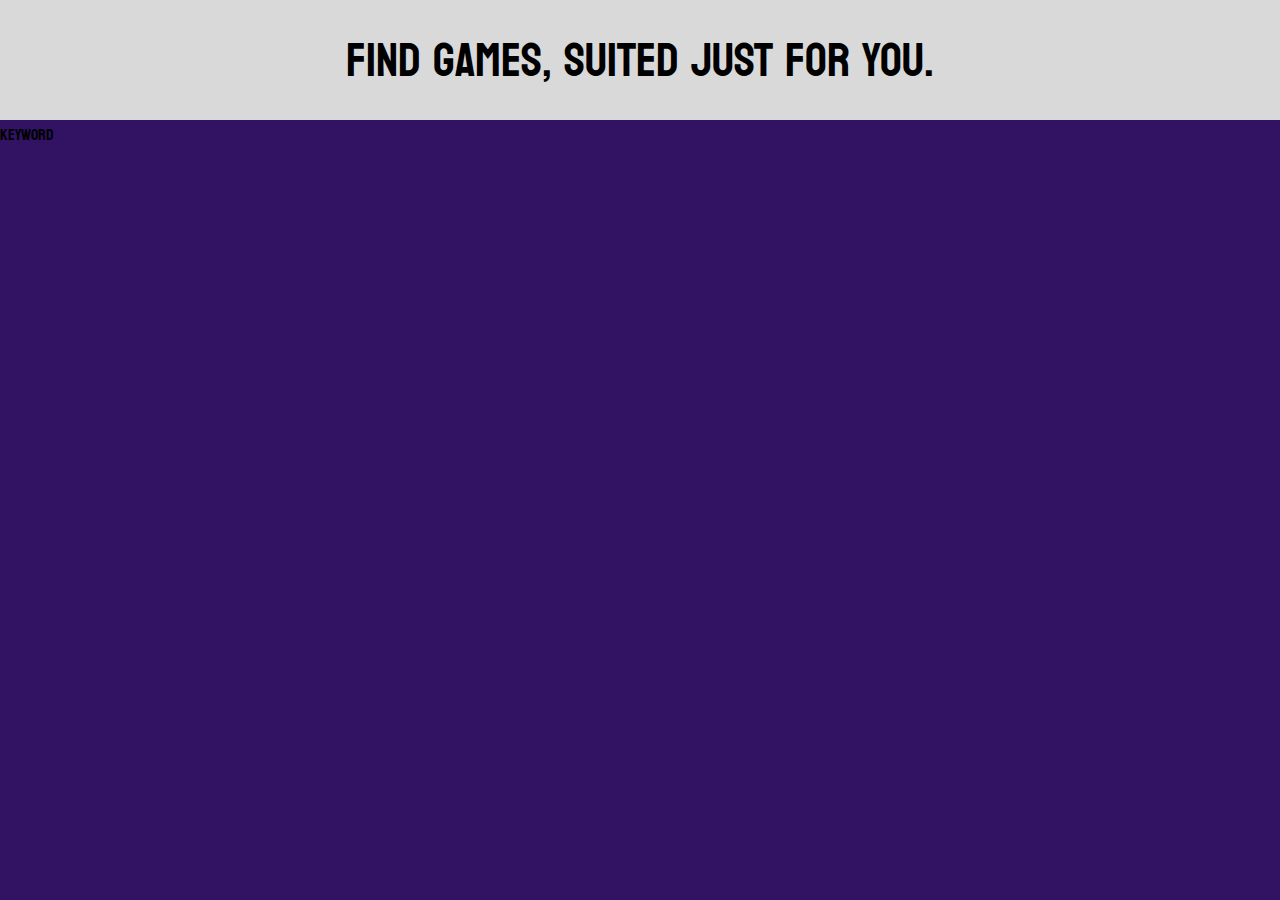
==== index.html @ 2e4eb7f0 "pridal generickej fliter wrap" ====
<!--Jonas-->

<!DOCTYPE html>
<html lang="en">
<head>
    <meta charset="UTF-8">
    <meta name="viewport" content="width=device-width, initial-scale=1.0">
    <title>Document</title>


    <link rel="stylesheet" href="css/style.css">


    <link rel="preconnect" href="https://fonts.googleapis.com">
    <link rel="preconnect" href="https://fonts.gstatic.com" crossorigin>
    <link href="https://fonts.googleapis.com/css2?family=Koulen&display=swap" rel="stylesheet">

</head>
<body>
    <header>FIND GAMES, SUITED JUST FOR YOU.</header>
    <main>
        <div class="index-filters-container">
            <div class="index-filter-wrap">
                <div class="index-keyword-text">
                    Keyword
                </div>
                <div class="keyword-text-box">

                </div>
                <div class="keyword-add"></div>

            </div>

        </div>






    </main>




</body>
</html>
---- css/style.css ----
:root
{
    --purple: 	#321363;

    --lime: #09ec2e;
    --orange: #ec9f09;
    --magenta: #ec09c7;

    --black: 	#222222;
    --white: 	#d9d9d9;


}
*{box-sizing: border-box; font-family: 'Koulen', sans-serif; margin:0px;}
body
{
    
    background-color: var(--purple);

}

header
{
    white-space: nowrap;
    display: grid;
    place-items: center;
    width: 100%;
    height: 120px;
    margin: 0px;

    font-size: 3em;

    text-align: center;
    background-color: var(--white);


}


.filter-container

.filter-wrap
{
    background-color: var(--white);
    width: 12vw;
    height: 12vw;

}
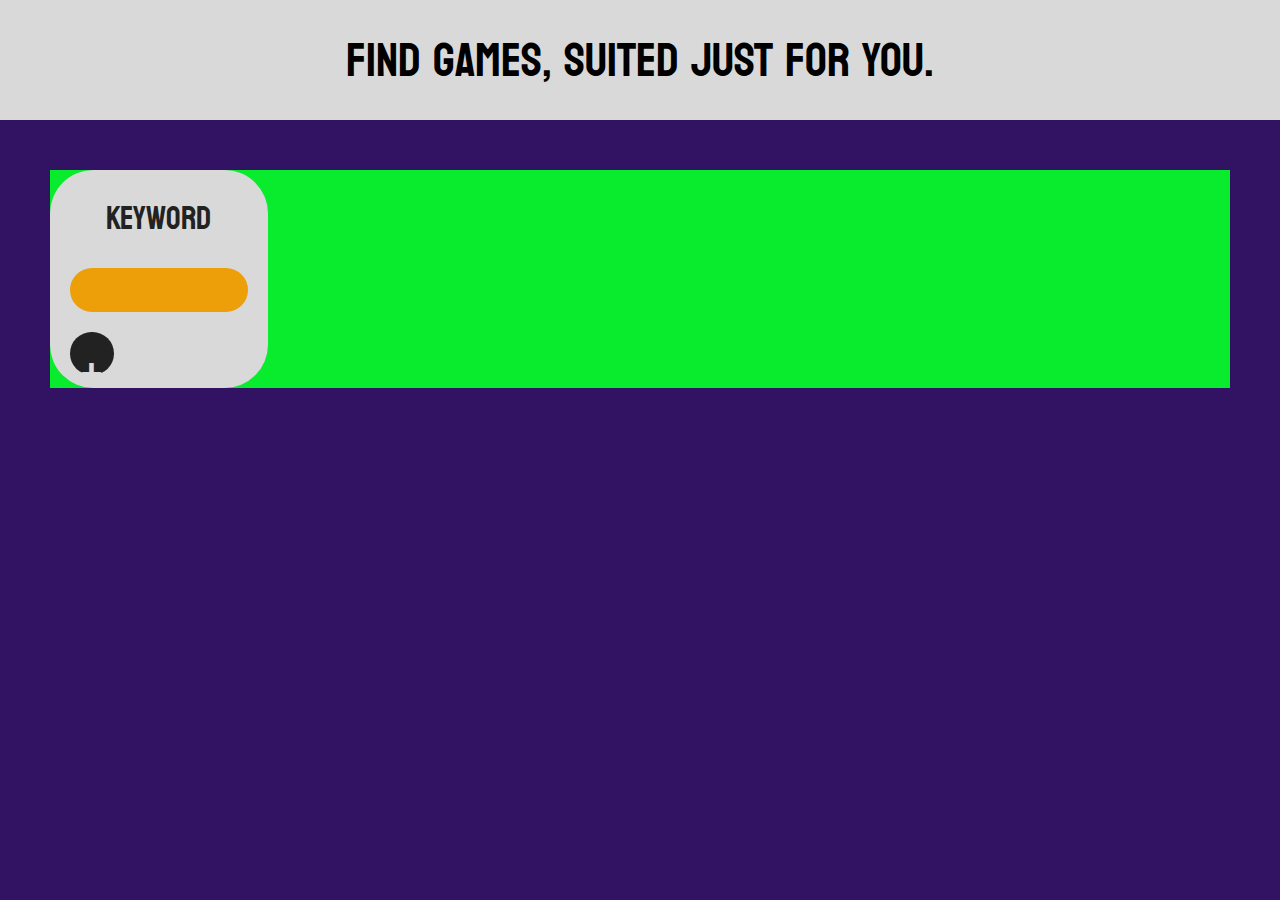
==== commit 967fddc7: "prvni filter block cast" ====
--- a/index.html
+++ b/index.html
@@ -19,15 +19,14 @@
 <body>
     <header>FIND GAMES, SUITED JUST FOR YOU.</header>
     <main>
-        <div class="index-filters-container">
+        <div class="index-filter-container">
             <div class="index-filter-wrap">
                 <div class="index-keyword-text">
                     Keyword
                 </div>
-                <div class="keyword-text-box">
-
+                <div class="index-keyword-text-input">
                 </div>
-                <div class="keyword-add"></div>
+                <div class="index-filter-add-button">+</div>
 
             </div>
 
--- a/css/style.css
+++ b/css/style.css
@@ -9,6 +9,11 @@
     --black: 	#222222;
     --white: 	#d9d9d9;
 
+
+
+
+
+    --filter-wrap-size: 17vw;
 
 }
 *{box-sizing: border-box; font-family: 'Koulen', sans-serif; margin:0px;}
@@ -37,12 +42,71 @@
 }
 
 
-.filter-container
+.index-filter-container
+{
 
-.filter-wrap
+    --margin: 50px;
+    background-color: #09ec2e;
+    width: calc(100% - --margin*2) ;
+    height: var(--filter-wrap-size);
+    margin: var(--margin);
+    display: flex;
+
+    justify-content: space-between;
+
+}
+
+.index-filter-wrap
 {
     background-color: var(--white);
-    width: 12vw;
-    height: 12vw;
+    color: var(--lime);
+    width: var(--filter-wrap-size);
+    height: 100%;
+    border-radius: 20%;
+
+
+}
+
+.index-keyword-text
+{
+    font-size: 2em;
+    text-align: center;
+    color: var(--black);
+    margin: 20px;
+}
+
+
+.index-keyword-text-input
+{
+    
+    --margin: 20px;
+    width: calc(100% - var(--margin)*2);
+    height: 20%;
+    border-radius: 50px;
+    margin: var(--margin);
+
+    background-color: var(--orange);
+
+
+}
+
+
+.index-filter-add-button
+{
+    margin: 50%;
+
+    width: 20%;
+    height: 20%;
+
+    background-color: var(--black);
+    color: var(--white);
+    border-radius: 50%;
+
+    margin: auto 20px;
+    font-size: 300%;
+    font-weight: lighter;
+    display: grid;
+    place-items: center;
+
 
 }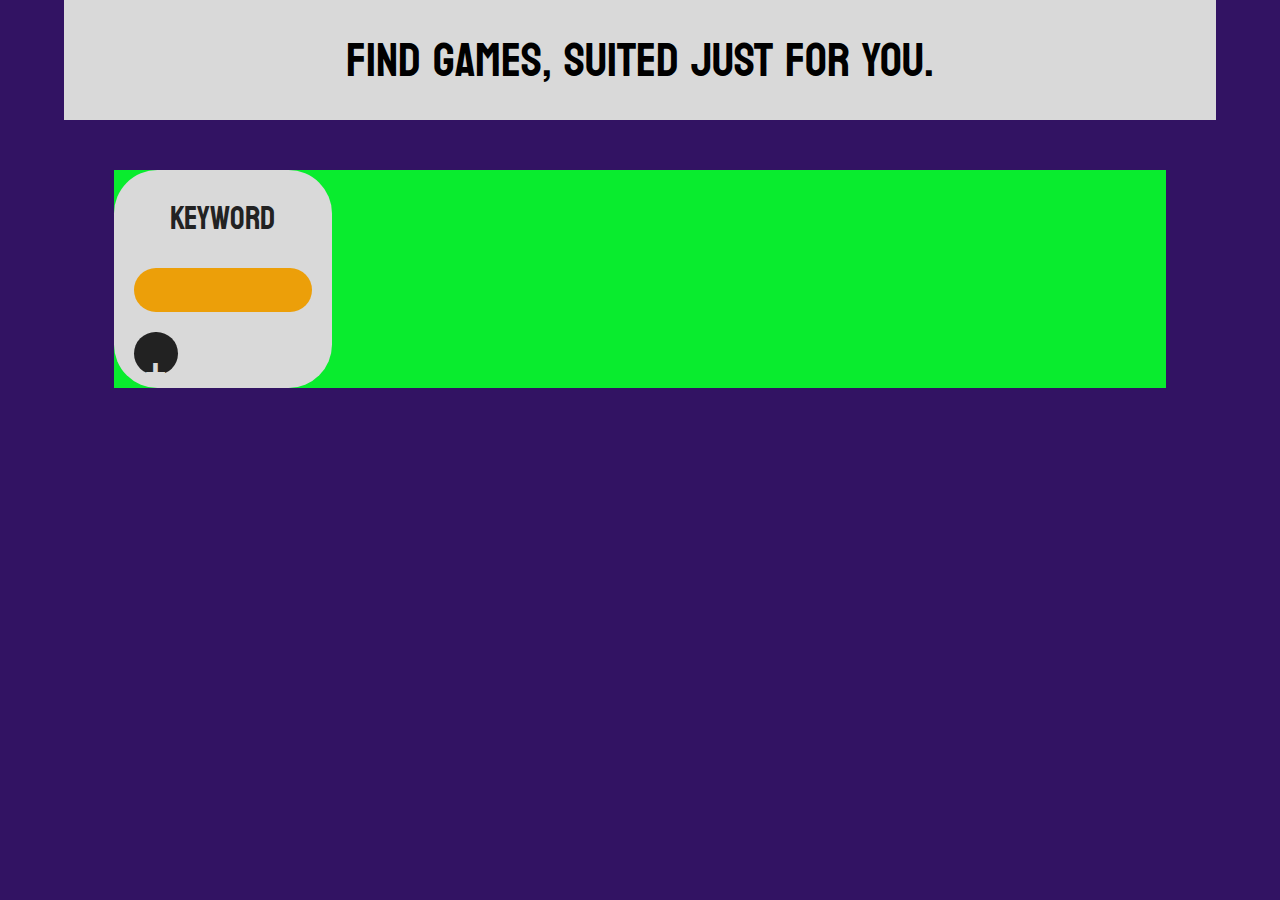
==== commit 89c77c6b: "gamelist.html header" ====
--- a/index.html
+++ b/index.html
@@ -5,19 +5,15 @@
 <head>
     <meta charset="UTF-8">
     <meta name="viewport" content="width=device-width, initial-scale=1.0">
-    <title>Document</title>
-
-
     <link rel="stylesheet" href="css/style.css">
-
-
     <link rel="preconnect" href="https://fonts.googleapis.com">
     <link rel="preconnect" href="https://fonts.gstatic.com" crossorigin>
     <link href="https://fonts.googleapis.com/css2?family=Koulen&display=swap" rel="stylesheet">
-
+    <link rel="stylesheet" href="https://cdnjs.cloudflare.com/ajax/libs/font-awesome/4.7.0/css/font-awesome.min.css">
+    <title>Document</title>
 </head>
 <body>
-    <header>FIND GAMES, SUITED JUST FOR YOU.</header>
+    <header class="index-header">FIND GAMES, SUITED JUST FOR YOU.</header>
     <main>
         <div class="index-filter-container">
             <div class="index-filter-wrap">
--- a/css/style.css
+++ b/css/style.css
@@ -21,10 +21,14 @@
 {
     
     background-color: var(--purple);
+    width: 90%;
+    margin: 0 auto;
 
 }
 
-header
+/*=================================Index Layout====================================*/
+
+.index-header
 {
     white-space: nowrap;
     display: grid;
@@ -109,4 +113,53 @@
     place-items: center;
 
 
+}
+
+/*---------------------------------Index Layout------------------------------------*/
+
+/*===============================GameList Layout===================================*/
+
+.gamelist-header{
+    width: 100%;
+    padding: 20px auto;
+    display: flex;
+    align-items: center;
+    justify-content: space-between;
+}
+
+.gamelist-header h1{
+    color: var(--white);
+    font-size: 2.5rem;
+}
+
+.gamelist-filter-container{
+    display: flex;
+}
+
+.gamelist-filter-container > a{
+    display:block;
+    max-width: 250px;
+    width: 15vw;
+    display: flex;
+    justify-content: space-around;
+    align-items: center;
+    border-radius: 50px;
+    font-size: 1.3em;
+    margin-right: 20px;
+    color: var(--purple);
+}
+
+.gamelist-filter-container > a > i{
+    font-size: 36px;
+}
+
+.gamelist-homebutton{
+    background-color: var(--white);
+    padding: 0 5px;
+    border-radius:10px;
+}
+
+.gamelist-spacer{
+    width:100%;
+    border-top: var(--white) dashed 5px;
 }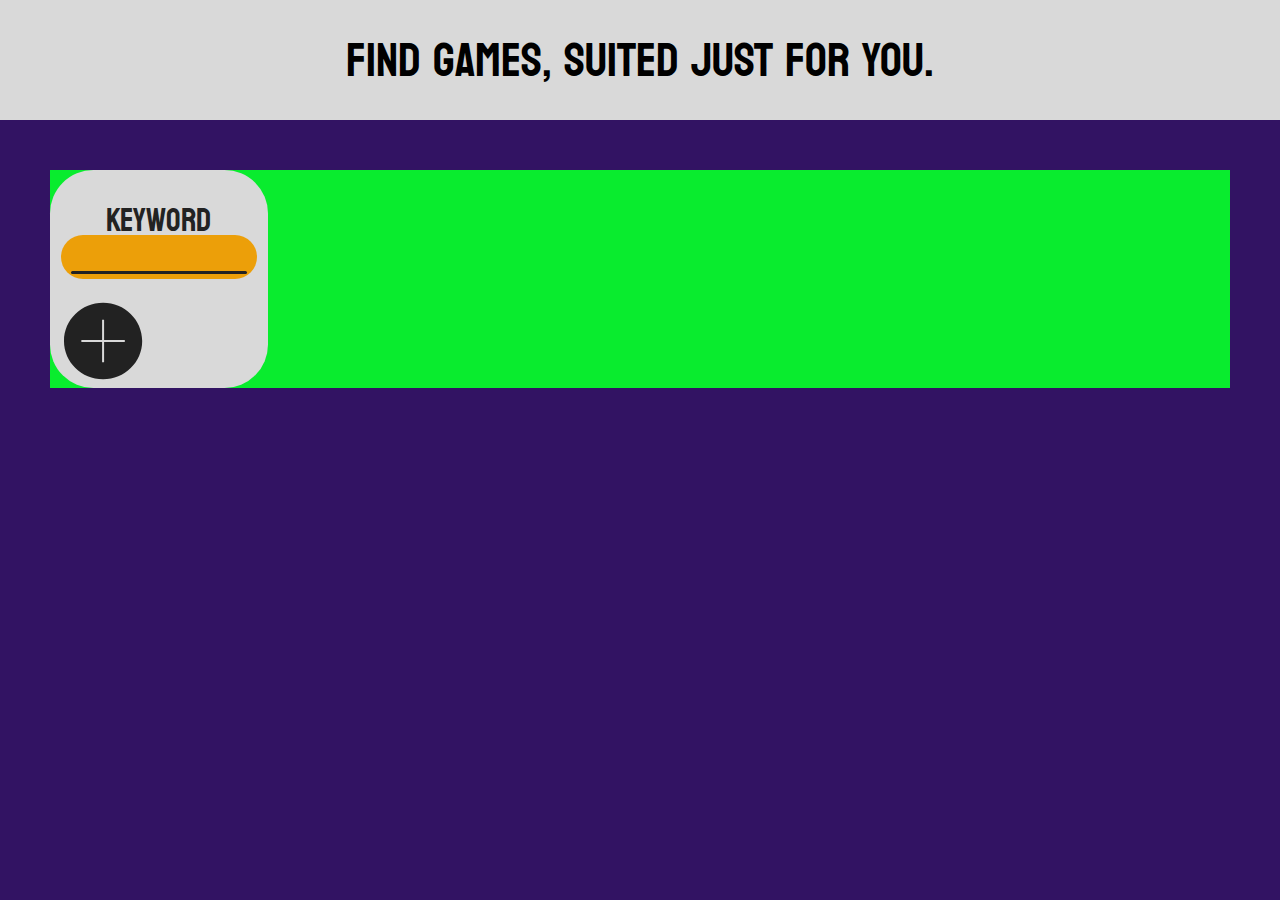
==== commit e0fc06fe: "upravení aby měl 90% pouze body v gamelistu" ====
--- a/index.html
+++ b/index.html
@@ -10,6 +10,9 @@
     <link rel="preconnect" href="https://fonts.gstatic.com" crossorigin>
     <link href="https://fonts.googleapis.com/css2?family=Koulen&display=swap" rel="stylesheet">
     <link rel="stylesheet" href="https://cdnjs.cloudflare.com/ajax/libs/font-awesome/4.7.0/css/font-awesome.min.css">
+
+
+    <link rel="stylesheet" href="https://fonts.googleapis.com/css2?family=Material+Symbols+Outlined:opsz,wght,FILL,GRAD@20..48,100..700,0..1,-50..200" />
     <title>Document</title>
 </head>
 <body>
@@ -21,8 +24,12 @@
                     Keyword
                 </div>
                 <div class="index-keyword-text-input">
+                    <div class="index-keyword-text-underline"></div>
                 </div>
-                <div class="index-filter-add-button">+</div>
+                <svg xmlns="http://www.w3.org/2000/svg" width="106" height="102" viewBox="0 0 106 102" fill="none">
+                    <path fill-rule="evenodd" clip-rule="evenodd" d="M92.1889 51C92.1889 72.1249 74.6832 89.25 53.0889 89.25C31.4946 89.25 13.9889 72.1249 13.9889 51C13.9889 29.8751 31.4946 12.75 53.0889 12.75C74.6832 12.75 92.1889 29.8751 92.1889 51ZM54.0889 52V72.25H52.0889V52H31.3667V50H52.0889V29.75H54.0889V50H74.8111V52H54.0889Z" fill="#222222"/>
+                    </svg>
+                
 
             </div>
 
--- a/css/style.css
+++ b/css/style.css
@@ -5,9 +5,13 @@
     --lime: #09ec2e;
     --orange: #ec9f09;
     --magenta: #ec09c7;
+    --limehover: #0ac028;
+    --orangehover: #b97e08;
+    --magentahover: #b20f97;
 
     --black: 	#222222;
     --white: 	#d9d9d9;
+    --whitehover: #b0b0b0;
 
 
 
@@ -21,10 +25,25 @@
 {
     
     background-color: var(--purple);
-    width: 90%;
+    width: 100%;
     margin: 0 auto;
 
 }
+
+
+
+
+.material-symbols-outlined {
+  font-variation-settings:
+  'FILL' 0,
+  'wght' 400,
+  'GRAD' 0,
+  'opsz' 24;
+
+  color: var(--black);
+}
+
+
 
 /*=================================Index Layout====================================*/
 
@@ -74,43 +93,60 @@
 .index-keyword-text
 {
     font-size: 2em;
+    height: 10%;
     text-align: center;
     color: var(--black);
-    margin: 20px;
+    margin: 10%;
 }
 
 
 .index-keyword-text-input
 {
     
-    --margin: 20px;
+    --margin: 5%;
+    display: flex;
+    justify-content: center;
+    align-items: end;
+    padding-bottom: 2%;
+ 
+
+
     width: calc(100% - var(--margin)*2);
     height: 20%;
     border-radius: 50px;
     margin: var(--margin);
-
+    
     background-color: var(--orange);
 
 
 }
 
-
-.index-filter-add-button
-{
-    margin: 50%;
-
-    width: 20%;
-    height: 20%;
-
+.index-keyword-text-underline
+{
+    width: 90%;
     background-color: var(--black);
-    color: var(--white);
-    border-radius: 50%;
-
-    margin: auto 20px;
-    font-size: 300%;
-    font-weight: lighter;
-    display: grid;
-    place-items: center;
+    height: 10%;
+    
+   
+    
+    border-radius: 10px;
+
+}
+
+
+
+.index-filter-add
+{
+    
+    text-align: center;
+    background-color: red;
+    font-size: larger;
+    
+    width: 100%;
+    height: 40%;
+    
+    
+    
 
 
 }
@@ -119,12 +155,18 @@
 
 /*===============================GameList Layout===================================*/
 
+.gamelist-body
+{
+    width: 90%;
+}
+
 .gamelist-header{
     width: 100%;
     padding: 20px auto;
     display: flex;
     align-items: center;
     justify-content: space-between;
+    margin-bottom: 25px;
 }
 
 .gamelist-header h1{
@@ -157,9 +199,139 @@
     background-color: var(--white);
     padding: 0 5px;
     border-radius:10px;
+    color: var(--purple);
+}
+
+.gamelist-homebutton:hover{
+    background-color: var(--whitehover);
 }
 
 .gamelist-spacer{
     width:100%;
     border-top: var(--white) dashed 5px;
-}+}
+
+.gamelist-main{
+    margin: 20px 0 50px 0;
+    width: 100%;
+}
+
+.gamelist-main h2{
+    color: var(--white);
+}
+
+.gamelist-list{
+    height: 250px;
+    width: 100%;
+    display: flex;
+    margin-bottom: 30px;
+}
+
+.gamelist-arrow{
+    display: flex;
+    justify-content: center;
+    align-items: center;
+    height: 100%;
+    width: 40px;
+    background-color: var(--white);
+    color:var(--purple);
+    border-radius: 50px;
+
+}
+
+.gamelist-arrow:hover{
+    background-color: var(--whitehover);
+}
+
+.gamelist-arrow > i{
+    font-size: 36px;
+}
+
+.gamelist-list-container{
+    width: calc(100% - 140px);
+    margin: 0 30px;
+    overflow: scroll;
+    display: flex;
+    gap: 30px;
+    position: relative;
+}
+
+
+.gamelist-card{
+    height: 100%;
+    width:150px;
+    background-color: var(--white);
+    overflow: hidden;
+    display:flex;
+    flex-direction: column;
+    align-items: center;
+    border-radius: 25px;
+    flex-shrink: 0;
+}
+.gamelist-card img{
+    height: 80%;
+    width: auto;
+    min-width: 150PX;
+    flex-shrink: 0;
+    flex-wrap: 0;
+}
+
+.gamelist-card-title{
+    flex-grow: 1;
+    display: flex;
+    justify-content: center;
+    align-items: center;
+}
+
+.gamelist-list-container::-webkit-scrollbar{
+    display:none;
+}
+
+@media screen and (max-width: 1027px){
+    .gamelist-header{
+        flex-flow: row wrap;
+    }
+    .gamelist-header > h1{
+        flex: 50%;
+    }
+    .gamelist-header > div{
+        order: 3;
+        flex:100%;
+        justify-content: center;
+    }
+    .gamelist-filter-container > a{
+        width: 30%;
+    }
+}
+
+@media screen and (max-width: 500px){
+    .gamelist-filter-container{
+        width: 100%;
+        flex-direction: column;
+        align-items: center;
+        gap: 10px;
+    }
+    .gamelist-filter-container > a{
+        width: 100%;
+        margin: 0;
+    }
+    .gamelist-header{
+        margin-bottom: 50px;
+    }
+    .gamelist-list{
+        height: 200px;
+    }
+    .gamelist-arrow{
+        display: none;
+    }
+    .gamelist-list-container{
+        width:100%;
+        margin:0;
+        overflow-x: scroll;
+    }
+    .gamelist-card{
+        width:112px;
+    }
+}
+
+/*---------------------------------GameList Layout---------------------------------*/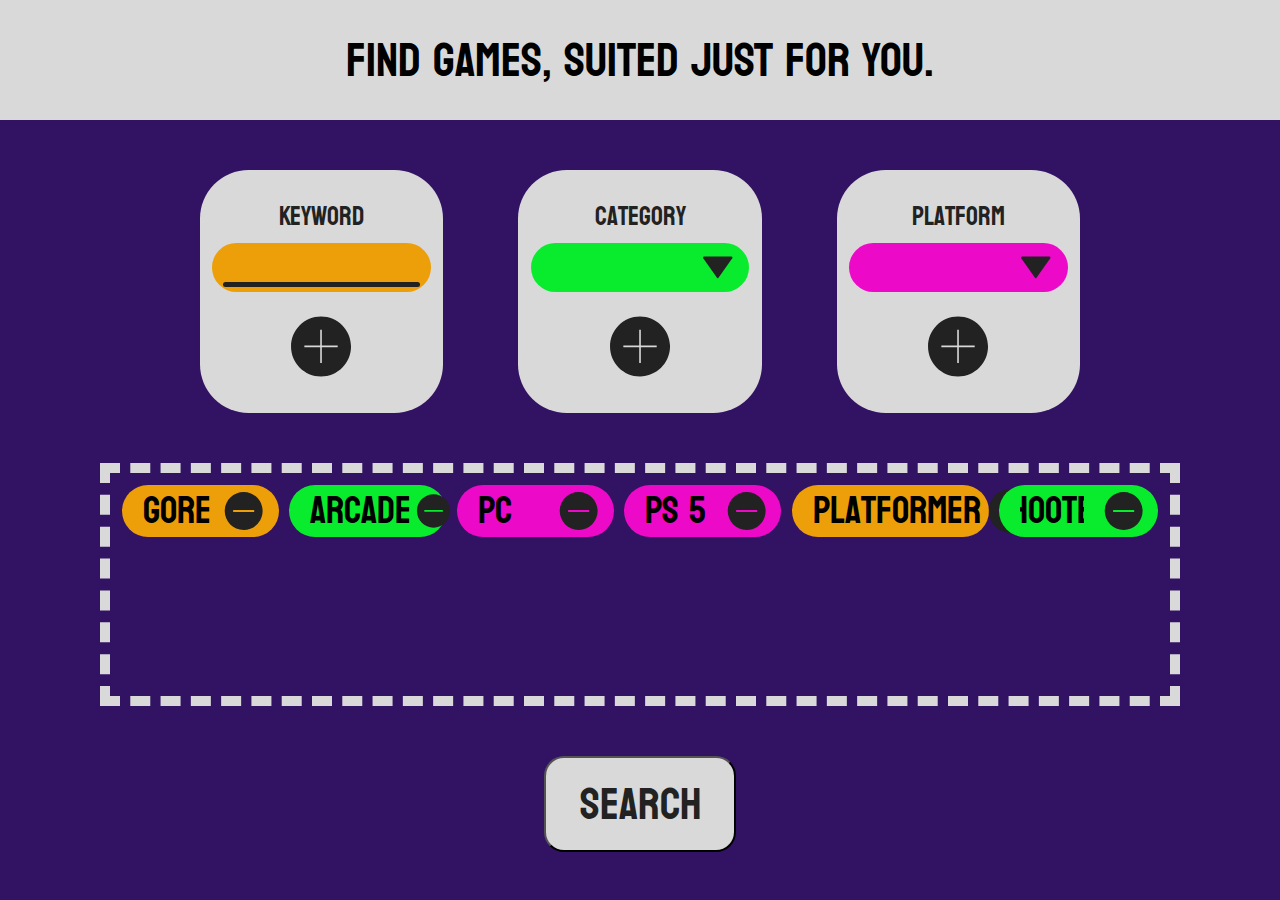
==== commit 6ca92744: "pokusy o flexbox na zobrazeni filtru" ====
--- a/index.html
+++ b/index.html
@@ -20,20 +20,123 @@
     <main>
         <div class="index-filter-container">
             <div class="index-filter-wrap">
-                <div class="index-keyword-text">
+                <div class="index-filter-text">
                     Keyword
                 </div>
-                <div class="index-keyword-text-input">
+                <div class="index-keyword-text-input filter-type-keyword">
+                    <input type="text">
                     <div class="index-keyword-text-underline"></div>
                 </div>
-                <svg xmlns="http://www.w3.org/2000/svg" width="106" height="102" viewBox="0 0 106 102" fill="none">
-                    <path fill-rule="evenodd" clip-rule="evenodd" d="M92.1889 51C92.1889 72.1249 74.6832 89.25 53.0889 89.25C31.4946 89.25 13.9889 72.1249 13.9889 51C13.9889 29.8751 31.4946 12.75 53.0889 12.75C74.6832 12.75 92.1889 29.8751 92.1889 51ZM54.0889 52V72.25H52.0889V52H31.3667V50H52.0889V29.75H54.0889V50H74.8111V52H54.0889Z" fill="#222222"/>
+                <svg class="index-filter-add"  xmlns="http://www.w3.org/2000/svg" width="76" height="76" viewBox="0 0 76 76" fill="none">
+                    <path fill-rule="evenodd" clip-rule="evenodd" d="M75.0333 38C75.0333 58.7107 58.244 75.5 37.5333 75.5C16.8226 75.5 0.0333252 58.7107 0.0333252 38C0.0333252 17.2893 16.8226 0.5 37.5333 0.5C58.244 0.5 75.0333 17.2893 75.0333 38ZM38.5333 39V58.8333H36.5333V39H16.7V37H36.5333V17.1667H38.5333V37H58.3667V39H38.5333Z" fill="#222222"/>
                     </svg>
                 
 
             </div>
 
+
+            <div class="index-filter-wrap">
+                <div class="index-filter-text">
+                    Category
+                </div>
+                <div class="index-dropdown-input filter-type-category">
+                    <svg class="index-dropdown-arrow" xmlns="http://www.w3.org/2000/svg" width="76" height="76" viewBox="0 0 76 76" fill="none">
+                        <path d="M37.1808 52.663L17.3753 24.3695C16.7258 23.4416 17.3896 22.1666 18.5223 22.1666L57.4778 22.1666C58.6104 22.1666 59.2742 23.4416 58.6247 24.3695L38.8192 52.663C38.4211 53.2317 37.5789 53.2317 37.1808 52.663Z" fill="#222222"/>
+                        </svg>
+                </div>
+                <svg class="index-filter-add"  xmlns="http://www.w3.org/2000/svg" width="76" height="76" viewBox="0 0 76 76" fill="none">
+                    <path fill-rule="evenodd" clip-rule="evenodd" d="M75.0333 38C75.0333 58.7107 58.244 75.5 37.5333 75.5C16.8226 75.5 0.0333252 58.7107 0.0333252 38C0.0333252 17.2893 16.8226 0.5 37.5333 0.5C58.244 0.5 75.0333 17.2893 75.0333 38ZM38.5333 39V58.8333H36.5333V39H16.7V37H36.5333V17.1667H38.5333V37H58.3667V39H38.5333Z" fill="#222222"/>
+                    </svg>
+                
+                
+
+            </div>
+
+
+            <div class="index-filter-wrap">
+                <div class="index-filter-text">
+                    Platform
+                </div>
+                <div class="index-dropdown-input filter-type-platform">
+                    <svg class="index-dropdown-arrow" xmlns="http://www.w3.org/2000/svg" width="76" height="76" viewBox="0 0 76 76" fill="none">
+                        <path d="M37.1808 52.663L17.3753 24.3695C16.7258 23.4416 17.3896 22.1666 18.5223 22.1666L57.4778 22.1666C58.6104 22.1666 59.2742 23.4416 58.6247 24.3695L38.8192 52.663C38.4211 53.2317 37.5789 53.2317 37.1808 52.663Z" fill="#222222"/>
+                        </svg>
+                </div>
+                <svg class="index-filter-add"  xmlns="http://www.w3.org/2000/svg" width="76" height="76" viewBox="0 0 76 76" fill="none">
+                    <path fill-rule="evenodd" clip-rule="evenodd" d="M75.0333 38C75.0333 58.7107 58.244 75.5 37.5333 75.5C16.8226 75.5 0.0333252 58.7107 0.0333252 38C0.0333252 17.2893 16.8226 0.5 37.5333 0.5C58.244 0.5 75.0333 17.2893 75.0333 38ZM38.5333 39V58.8333H36.5333V39H16.7V37H36.5333V17.1667H38.5333V37H58.3667V39H38.5333Z" fill="#222222"/>
+                    </svg>
+                
+                
+
+            </div>
         </div>
+
+
+        <div class="index-filter-selection-container">
+
+
+            <div class="index-filter-selected filter-type-keyword">
+                Gore
+                <svg class="index-filter-remove" xmlns="http://www.w3.org/2000/svg" width="50" height="50" viewBox="0 0 50 50" fill="none">
+                    <path fill-rule="evenodd" clip-rule="evenodd" d="M25.6688 43.9394C36.1288 43.9394 44.6082 35.4599 44.6082 25C44.6082 14.5401 36.1288 6.06061 25.6688 6.06061C15.2089 6.06061 6.72943 14.5401 6.72943 25C6.72943 35.4599 15.2089 43.9394 25.6688 43.9394ZM15.1469 26H36.1907V24H15.1469V26Z" fill="#222222"/>
+                    </svg>
+            </div>
+
+
+            <div class="index-filter-selected filter-type-category">
+                Arcade
+                <svg class="index-filter-remove" xmlns="http://www.w3.org/2000/svg" width="50" height="50" viewBox="0 0 50 50" fill="none">
+                    <path fill-rule="evenodd" clip-rule="evenodd" d="M25.6688 43.9394C36.1288 43.9394 44.6082 35.4599 44.6082 25C44.6082 14.5401 36.1288 6.06061 25.6688 6.06061C15.2089 6.06061 6.72943 14.5401 6.72943 25C6.72943 35.4599 15.2089 43.9394 25.6688 43.9394ZM15.1469 26H36.1907V24H15.1469V26Z" fill="#222222"/>
+                    </svg>
+            </div>
+
+            <div class="index-filter-selected filter-type-platform">
+                PC
+                <svg class="index-filter-remove" xmlns="http://www.w3.org/2000/svg" width="50" height="50" viewBox="0 0 50 50" fill="none">
+                    <path fill-rule="evenodd" clip-rule="evenodd" d="M25.6688 43.9394C36.1288 43.9394 44.6082 35.4599 44.6082 25C44.6082 14.5401 36.1288 6.06061 25.6688 6.06061C15.2089 6.06061 6.72943 14.5401 6.72943 25C6.72943 35.4599 15.2089 43.9394 25.6688 43.9394ZM15.1469 26H36.1907V24H15.1469V26Z" fill="#222222"/>
+                    </svg>
+            </div>
+
+            <div class="index-filter-selected filter-type-platform">
+                PS 5
+                <svg class="index-filter-remove" xmlns="http://www.w3.org/2000/svg" width="50" height="50" viewBox="0 0 50 50" fill="none">
+                    <path fill-rule="evenodd" clip-rule="evenodd" d="M25.6688 43.9394C36.1288 43.9394 44.6082 35.4599 44.6082 25C44.6082 14.5401 36.1288 6.06061 25.6688 6.06061C15.2089 6.06061 6.72943 14.5401 6.72943 25C6.72943 35.4599 15.2089 43.9394 25.6688 43.9394ZM15.1469 26H36.1907V24H15.1469V26Z" fill="#222222"/>
+                    </svg>
+            </div>
+
+            <div class="index-filter-selected filter-type-keyword">
+                Platformer
+                <svg class="index-filter-remove" xmlns="http://www.w3.org/2000/svg" width="50" height="50" viewBox="0 0 50 50" fill="none">
+                    <path fill-rule="evenodd" clip-rule="evenodd" d="M25.6688 43.9394C36.1288 43.9394 44.6082 35.4599 44.6082 25C44.6082 14.5401 36.1288 6.06061 25.6688 6.06061C15.2089 6.06061 6.72943 14.5401 6.72943 25C6.72943 35.4599 15.2089 43.9394 25.6688 43.9394ZM15.1469 26H36.1907V24H15.1469V26Z" fill="#222222"/>
+                    </svg>
+            </div>
+
+
+            <div class="index-filter-selected filter-type-category">
+                <div class="index-filter-selected-text">
+                    Shooter
+                </div>
+               
+                <svg class="index-filter-remove" xmlns="http://www.w3.org/2000/svg" width="50" height="50" viewBox="0 0 50 50" fill="none">
+                    <path fill-rule="evenodd" clip-rule="evenodd" d="M25.6688 43.9394C36.1288 43.9394 44.6082 35.4599 44.6082 25C44.6082 14.5401 36.1288 6.06061 25.6688 6.06061C15.2089 6.06061 6.72943 14.5401 6.72943 25C6.72943 35.4599 15.2089 43.9394 25.6688 43.9394ZM15.1469 26H36.1907V24H15.1469V26Z" fill="#222222"/>
+                    </svg>
+            </div>
+
+        </div>
+
+
+
+        <button class="index-search">
+            Search
+
+        </button>
+
+
+
+
+
+
+        
 
 
 
--- a/css/style.css
+++ b/css/style.css
@@ -17,7 +17,7 @@
 
 
 
-    --filter-wrap-size: 17vw;
+    --filter-wrap-size: 19vw;
 
 }
 *{box-sizing: border-box; font-family: 'Koulen', sans-serif; margin:0px;}
@@ -68,11 +68,10 @@
 .index-filter-container
 {
 
-    --margin: 50px;
-    background-color: #09ec2e;
+    --margin: 200px;
     width: calc(100% - --margin*2) ;
     height: var(--filter-wrap-size);
-    margin: var(--margin);
+    margin: 50px var(--margin) ;
     display: flex;
 
     justify-content: space-between;
@@ -90,9 +89,9 @@
 
 }
 
-.index-keyword-text
-{
-    font-size: 2em;
+.index-filter-text
+{
+    font-size: 2vw;
     height: 10%;
     text-align: center;
     color: var(--black);
@@ -105,8 +104,9 @@
     
     --margin: 5%;
     display: flex;
-    justify-content: center;
-    align-items: end;
+    flex-direction: column;
+    justify-content: end;
+    align-items: center;
     padding-bottom: 2%;
  
 
@@ -121,8 +121,29 @@
 
 }
 
+
+
+
+
+
+
+
+input[type=text]
+{
+
+   font-size: 2em;
+   display: block;
+   outline: none;
+   border: none;
+   background-color: transparent;
+   width: 90%;
+   height: 60%;
+   margin: 0px;
+}
+
 .index-keyword-text-underline
 {
+    display: block;
     width: 90%;
     background-color: var(--black);
     height: 10%;
@@ -135,21 +156,197 @@
 
 
 
+.index-dropdown-input
+{
+    --margin: 5%;
+    display: flex;
+    flex-direction: row;
+    justify-content: end;
+    align-items: center;
+    padding-right: 2%;
+ 
+
+
+    width: calc(100% - var(--margin)*2);
+    height: 20%;
+    border-radius: 50px;
+    margin: var(--margin);
+
+}
+
+.index-dropdown-arrow
+{
+
+    width: 25%;
+    height: auto;
+}
+
+
+
+
+
+
 .index-filter-add
 {
     
-    text-align: center;
-    background-color: red;
-    font-size: larger;
-    
-    width: 100%;
-    height: 40%;
-    
-    
-    
-
-
-}
+    
+  
+    display: flex;
+    justify-content: center;
+    align-items: center;
+   
+    
+    
+    
+    width: 25%;
+    height: auto;
+
+
+   
+    margin: 0px auto;
+    margin-top: 10%;
+
+}
+
+
+.index-filter-remove
+{
+
+    
+    display: flex;
+    justify-content: center;
+    align-items: center;
+   
+    
+    
+    
+    min-width: 35%;
+    height: auto;
+    
+}
+
+
+
+
+
+
+
+
+
+.index-filter-selection-container
+{
+    --margin: 100px;
+    
+    border: 10px dashed var(--white);
+    width: calc(100% - --margin*2) ;
+    height: var(--filter-wrap-size);
+    margin: 50px var(--margin) ;
+    display: flex;
+
+    justify-content: flex-start;
+    padding: 0.5%;
+
+}
+
+.index-filter-selected
+{
+    
+    white-space: nowrap;
+
+    height: 25%;
+    min-width: 15%;
+    font-size: 3vw;
+    border-radius: 50px ;
+    display: flex;
+    flex-direction: row;
+    justify-content: space-between;
+    
+    align-items: center;
+    padding: 1% 1% 1% 2%;
+    margin: 0.5%;
+}
+
+
+.index-filter-selected-text
+{
+    display: flex;
+    justify-content: center;
+    align-items: center;
+    
+    max-width: 50%;
+    overflow-x: auto;
+}
+
+.filter-type-keyword
+{
+    background-color: var(--orange);
+
+}
+
+.filter-type-category
+{
+
+    background-color: var(--lime);
+}
+
+.filter-type-platform
+{
+
+    background-color: var(--magenta) ;
+}
+
+
+
+.index-search
+{
+
+
+    display: block;
+   
+    width: 15vw;
+    height: 7.5vw;
+
+    background-color: var(--white);
+    color: var(--black);
+    margin: 20px auto;
+    border-radius: 20px;
+
+    font-size: 3.5vw;
+
+
+}
+
+@media only screen and (max-width: 600px){
+    
+
+    .index-filter-container
+    {
+
+        margin: 2vw;
+        flex-direction: column;
+        width: 100%;
+
+
+
+    }
+
+    .index-filter-wrap
+    {
+        width: 100%;
+        height: var(--filter-wrap-size);
+
+    }
+
+    :root
+    {
+
+        --filter-wrap-size: 90vw;
+    }
+
+}
+
+
+
 
 /*---------------------------------Index Layout------------------------------------*/
 
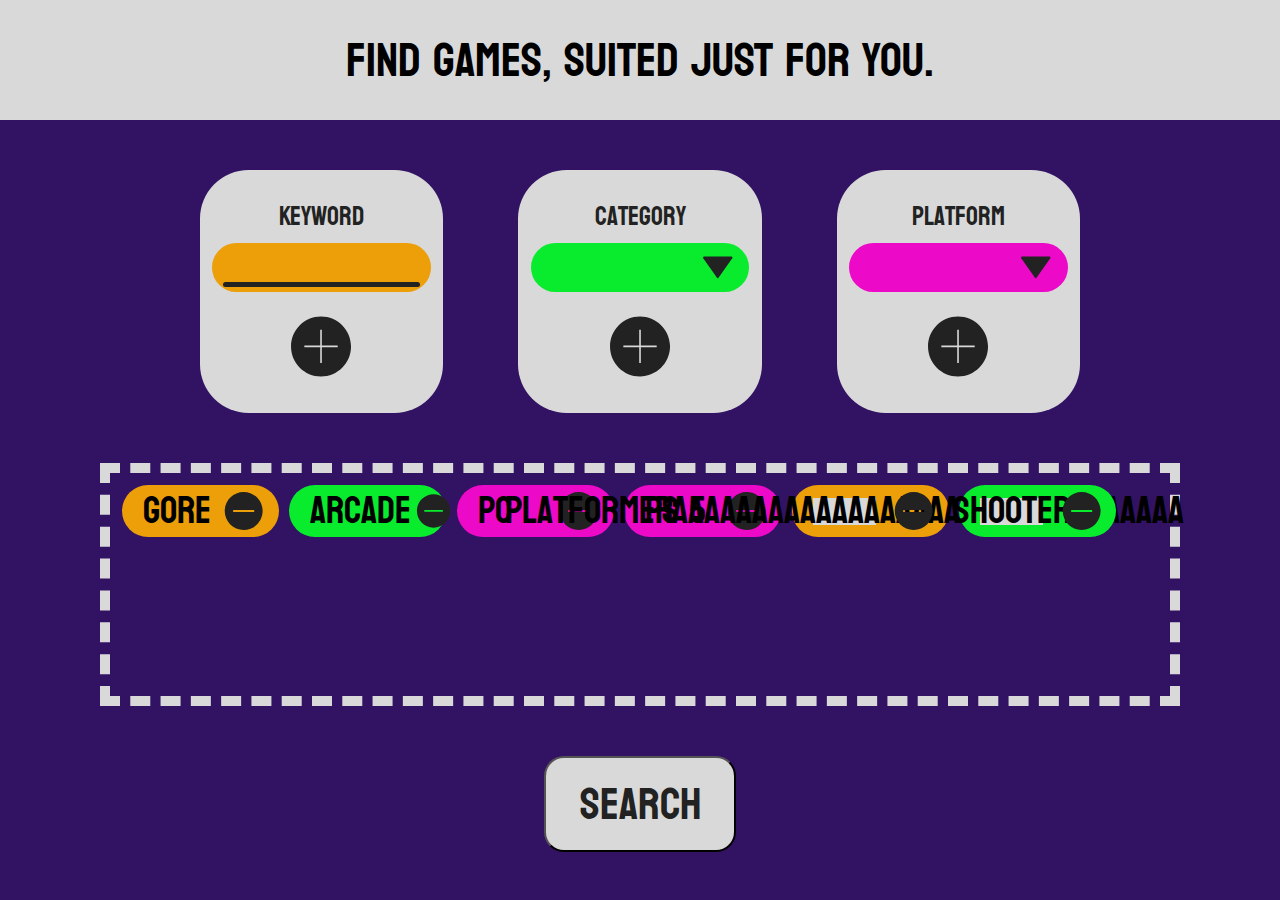
==== commit 60021353: "debug" ====
--- a/index.html
+++ b/index.html
@@ -105,7 +105,10 @@
             </div>
 
             <div class="index-filter-selected filter-type-keyword">
-                Platformer
+                <div class="index-filter-selected-text">
+                    Platformeraaaaaaaaaaaaaaaaaaaaaaaaaaaaaaaa
+                </div>
+               
                 <svg class="index-filter-remove" xmlns="http://www.w3.org/2000/svg" width="50" height="50" viewBox="0 0 50 50" fill="none">
                     <path fill-rule="evenodd" clip-rule="evenodd" d="M25.6688 43.9394C36.1288 43.9394 44.6082 35.4599 44.6082 25C44.6082 14.5401 36.1288 6.06061 25.6688 6.06061C15.2089 6.06061 6.72943 14.5401 6.72943 25C6.72943 35.4599 15.2089 43.9394 25.6688 43.9394ZM15.1469 26H36.1907V24H15.1469V26Z" fill="#222222"/>
                     </svg>
--- a/css/style.css
+++ b/css/style.css
@@ -254,6 +254,7 @@
     white-space: nowrap;
 
     height: 25%;
+    max-width: 15%;
     min-width: 15%;
     font-size: 3vw;
     border-radius: 50px ;
@@ -269,12 +270,14 @@
 
 .index-filter-selected-text
 {
+    background-color: var(--white);
     display: flex;
     justify-content: center;
     align-items: center;
     
-    max-width: 50%;
-    overflow-x: auto;
+    width: 50%;
+    height: 85%
+  
 }
 
 .filter-type-keyword
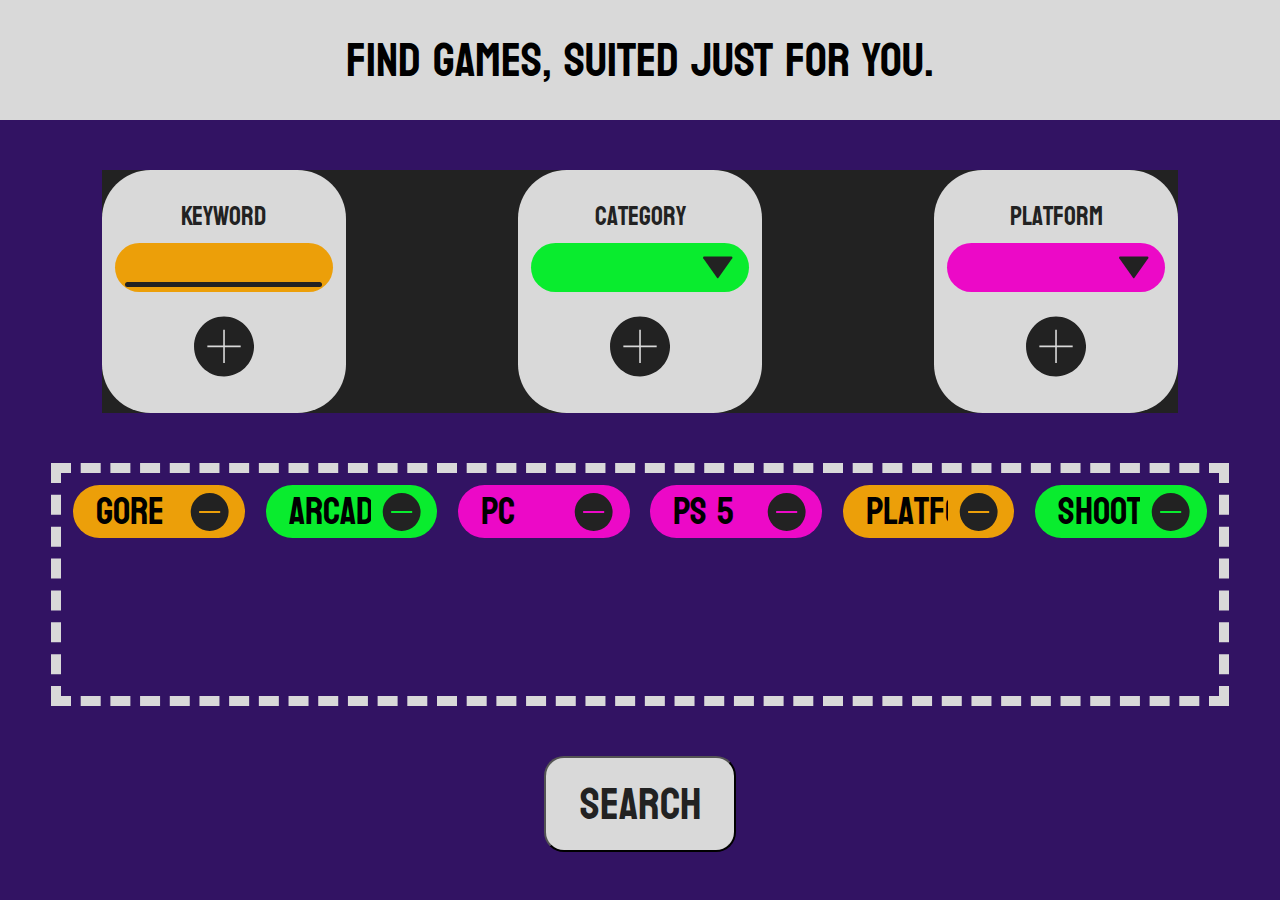
==== commit 5829c653: "responze pro mobil, fin." ====
--- a/index.html
+++ b/index.html
@@ -14,6 +14,15 @@
 
     <link rel="stylesheet" href="https://fonts.googleapis.com/css2?family=Material+Symbols+Outlined:opsz,wght,FILL,GRAD@20..48,100..700,0..1,-50..200" />
     <title>Document</title>
+
+
+
+<script>
+
+
+
+</script>
+
 </head>
 <body>
     <header class="index-header">FIND GAMES, SUITED JUST FOR YOU.</header>
@@ -74,31 +83,41 @@
 
         <div class="index-filter-selection-container">
 
-
             <div class="index-filter-selected filter-type-keyword">
-                Gore
+                <div class="index-filter-selected-text">
+                    Gore
+                </div>
+               
                 <svg class="index-filter-remove" xmlns="http://www.w3.org/2000/svg" width="50" height="50" viewBox="0 0 50 50" fill="none">
                     <path fill-rule="evenodd" clip-rule="evenodd" d="M25.6688 43.9394C36.1288 43.9394 44.6082 35.4599 44.6082 25C44.6082 14.5401 36.1288 6.06061 25.6688 6.06061C15.2089 6.06061 6.72943 14.5401 6.72943 25C6.72943 35.4599 15.2089 43.9394 25.6688 43.9394ZM15.1469 26H36.1907V24H15.1469V26Z" fill="#222222"/>
                     </svg>
             </div>
 
-
             <div class="index-filter-selected filter-type-category">
-                Arcade
+                <div class="index-filter-selected-text">
+                    Arcade
+                </div>
+               
+                <svg class="index-filter-remove" xmlns="http://www.w3.org/2000/svg" width="50" height="50" viewBox="0 0 50 50" fill="none">
+                    <path fill-rule="evenodd" clip-rule="evenodd" d="M25.6688 43.9394C36.1288 43.9394 44.6082 35.4599 44.6082 25C44.6082 14.5401 36.1288 6.06061 25.6688 6.06061C15.2089 6.06061 6.72943 14.5401 6.72943 25C6.72943 35.4599 15.2089 43.9394 25.6688 43.9394ZM15.1469 26H36.1907V24H15.1469V26Z" fill="#222222"/>
+                    </svg>
+            </div>
+            
+            <div class="index-filter-selected filter-type-platform">
+                <div class="index-filter-selected-text">
+                    PC
+                </div>
+               
                 <svg class="index-filter-remove" xmlns="http://www.w3.org/2000/svg" width="50" height="50" viewBox="0 0 50 50" fill="none">
                     <path fill-rule="evenodd" clip-rule="evenodd" d="M25.6688 43.9394C36.1288 43.9394 44.6082 35.4599 44.6082 25C44.6082 14.5401 36.1288 6.06061 25.6688 6.06061C15.2089 6.06061 6.72943 14.5401 6.72943 25C6.72943 35.4599 15.2089 43.9394 25.6688 43.9394ZM15.1469 26H36.1907V24H15.1469V26Z" fill="#222222"/>
                     </svg>
             </div>
 
             <div class="index-filter-selected filter-type-platform">
-                PC
-                <svg class="index-filter-remove" xmlns="http://www.w3.org/2000/svg" width="50" height="50" viewBox="0 0 50 50" fill="none">
-                    <path fill-rule="evenodd" clip-rule="evenodd" d="M25.6688 43.9394C36.1288 43.9394 44.6082 35.4599 44.6082 25C44.6082 14.5401 36.1288 6.06061 25.6688 6.06061C15.2089 6.06061 6.72943 14.5401 6.72943 25C6.72943 35.4599 15.2089 43.9394 25.6688 43.9394ZM15.1469 26H36.1907V24H15.1469V26Z" fill="#222222"/>
-                    </svg>
-            </div>
-
-            <div class="index-filter-selected filter-type-platform">
-                PS 5
+                <div class="index-filter-selected-text">
+                    PS 5
+                </div>
+               
                 <svg class="index-filter-remove" xmlns="http://www.w3.org/2000/svg" width="50" height="50" viewBox="0 0 50 50" fill="none">
                     <path fill-rule="evenodd" clip-rule="evenodd" d="M25.6688 43.9394C36.1288 43.9394 44.6082 35.4599 44.6082 25C44.6082 14.5401 36.1288 6.06061 25.6688 6.06061C15.2089 6.06061 6.72943 14.5401 6.72943 25C6.72943 35.4599 15.2089 43.9394 25.6688 43.9394ZM15.1469 26H36.1907V24H15.1469V26Z" fill="#222222"/>
                     </svg>
@@ -106,7 +125,7 @@
 
             <div class="index-filter-selected filter-type-keyword">
                 <div class="index-filter-selected-text">
-                    Platformeraaaaaaaaaaaaaaaaaaaaaaaaaaaaaaaa
+                    Platformer
                 </div>
                
                 <svg class="index-filter-remove" xmlns="http://www.w3.org/2000/svg" width="50" height="50" viewBox="0 0 50 50" fill="none">
--- a/css/style.css
+++ b/css/style.css
@@ -67,8 +67,8 @@
 
 .index-filter-container
 {
-
-    --margin: 200px;
+    background-color: #222222;
+    --margin: 8vw;
     width: calc(100% - --margin*2) ;
     height: var(--filter-wrap-size);
     margin: 50px var(--margin) ;
@@ -235,15 +235,16 @@
 
 .index-filter-selection-container
 {
-    --margin: 100px;
+    --margin: 4vw;
     
     border: 10px dashed var(--white);
     width: calc(100% - --margin*2) ;
     height: var(--filter-wrap-size);
     margin: 50px var(--margin) ;
     display: flex;
-
-    justify-content: flex-start;
+    flex-wrap: wrap;
+    justify-content: space-between;
+
     padding: 0.5%;
 
 }
@@ -270,15 +271,25 @@
 
 .index-filter-selected-text
 {
-    background-color: var(--white);
-    display: flex;
-    justify-content: center;
-    align-items: center;
-    
-    width: 50%;
-    height: 85%
+    
+    display: flex;
+    justify-content: flex-start;
+    align-items: center;
+    overflow-x: scroll;
+    overflow-y: hidden;
+    
+    
+    width: 60%;
+    height: 95%
   
 }
+
+
+.index-filter-selected-text::-webkit-scrollbar {
+    
+    display: none;
+  
+  }
 
 .filter-type-keyword
 {
@@ -319,32 +330,86 @@
 
 }
 
+
+
+
+
+@media only screen and (max-width: 1000px) {
+    
+   
+}
+
+
+
 @media only screen and (max-width: 600px){
     
-
-    .index-filter-container
-    {
-
-        margin: 2vw;
-        flex-direction: column;
-        width: 100%;
-
-
-
-    }
-
-    .index-filter-wrap
-    {
-        width: 100%;
-        height: var(--filter-wrap-size);
-
-    }
-
     :root
     {
 
-        --filter-wrap-size: 90vw;
-    }
+        --filter-wrap-size: 26vw;
+    }
+
+
+
+    .index-header
+    {
+        font-size: 2em;
+    }
+
+    
+
+    .index-filter-text
+    {
+        font-size: 1em;
+        height: 10%;
+        text-align: center;
+        color: var(--black);
+        margin: 30;
+    }
+
+
+    .index-filter-selected
+    {
+
+        min-width: 45%;
+        max-width: 45%;
+        margin: 2.5%;
+        height: 15%;
+    }
+
+    .index-filter-selected-text
+    {
+
+        font-size: 1.45em;
+    }
+
+    .index-filter-selection-container
+    {
+        height: auto
+    }
+
+    .index-search
+    {
+
+        display: block;
+        width: 90%;
+        margin: 5%;
+        height: 10vh;
+
+        font-size: 3em;
+    }
+    
+
+
+    .index-filter-remove
+{
+
+
+    
+    min-width: 10%;
+    height: auto;
+    
+}
 
 }
 
@@ -467,6 +532,8 @@
     align-items: center;
     border-radius: 25px;
     flex-shrink: 0;
+    text-decoration: none;
+    color: var(--black);
 }
 .gamelist-card img{
     height: 80%;
@@ -534,4 +601,48 @@
     }
 }
 
-/*---------------------------------GameList Layout---------------------------------*/+/*---------------------------------GameList Layout---------------------------------*/
+
+.gameselect-body {
+    width: 90%;
+}
+
+.gameselect-header {
+    width: 100%;
+    padding: 20px auto;
+    display: flex;
+    align-items: center;
+    justify-content: flex-end; /* Change to flex-end to align items to the right */
+    margin-bottom: 25px;
+}
+
+.gameselect-spacer {
+    width: 75%;
+    border-top: var(--white) dashed 5px;
+}
+
+.gameselect-backbutton,
+.gameselect-homebutton {
+    background-color: var(--white);
+    padding: 0 5px;
+    border-radius: 10px;
+    color: var(--purple);
+}
+
+.gameselect-backbutton {
+    margin-right: 15px;
+}
+
+.gameselect-homebutton {
+    margin-left: 15px;
+}
+
+.gameselect-backbutton:hover,
+.gameselect-homebutton:hover {
+    background-color: var(--whitehover);
+}
+
+.doom-eternal-pic{
+    border-radius: 65px; 
+        overflow: hidden;
+}
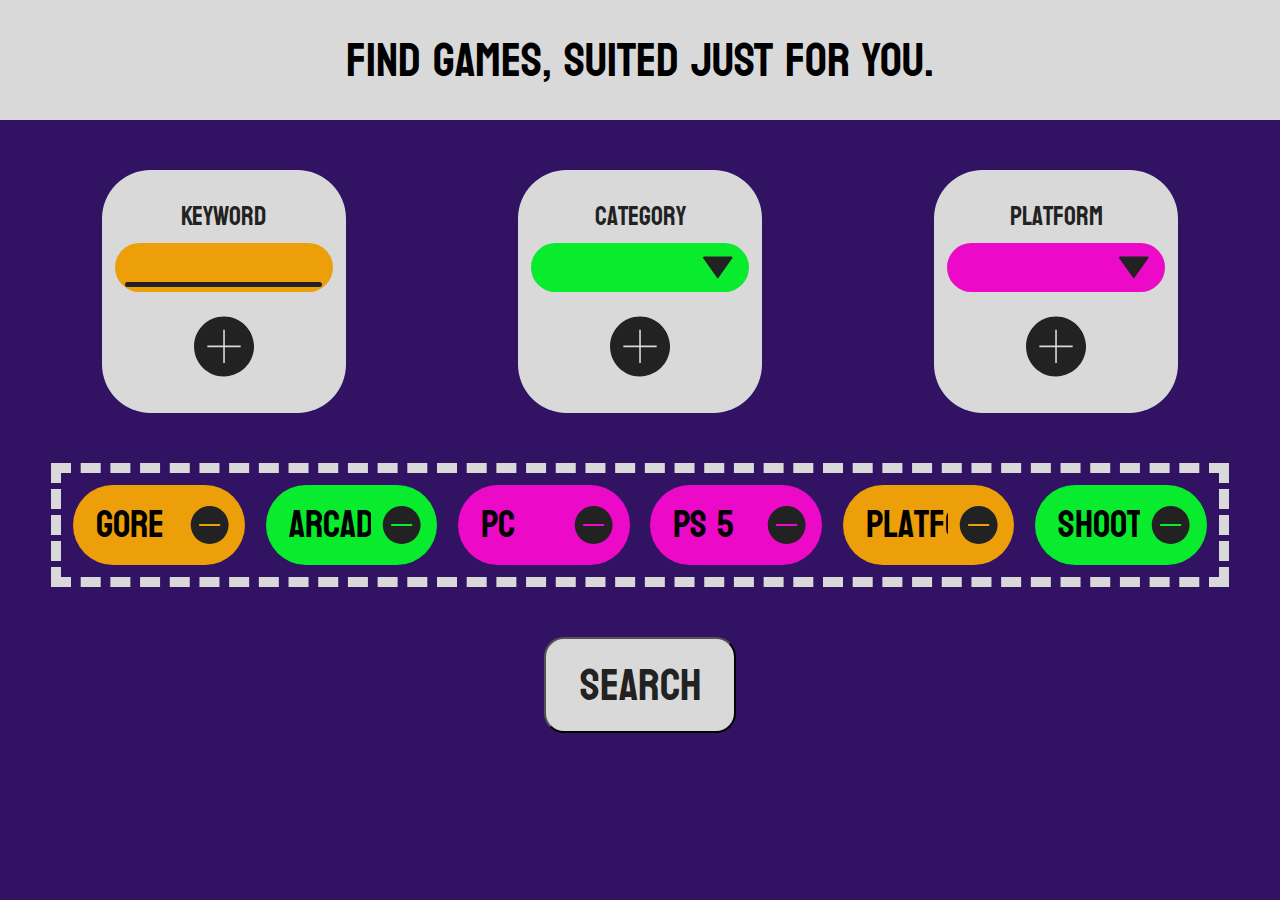
==== commit 40f4672c: "link, úprava select filter containeru" ====
--- a/index.html
+++ b/index.html
@@ -144,12 +144,14 @@
                     </svg>
             </div>
 
+            
+
         </div>
 
 
 
         <button class="index-search">
-            Search
+           <a href="gamelist.html">Search</a> 
 
         </button>
 
--- a/css/style.css
+++ b/css/style.css
@@ -67,7 +67,7 @@
 
 .index-filter-container
 {
-    background-color: #222222;
+    
     --margin: 8vw;
     width: calc(100% - --margin*2) ;
     height: var(--filter-wrap-size);
@@ -239,7 +239,7 @@
     
     border: 10px dashed var(--white);
     width: calc(100% - --margin*2) ;
-    height: var(--filter-wrap-size);
+    height: auto;
     margin: 50px var(--margin) ;
     display: flex;
     flex-wrap: wrap;
@@ -254,7 +254,7 @@
     
     white-space: nowrap;
 
-    height: 25%;
+    height: 80px;
     max-width: 15%;
     min-width: 15%;
     font-size: 3vw;
@@ -327,6 +327,14 @@
 
     font-size: 3.5vw;
 
+
+}
+
+
+.index-search > a
+{
+    text-decoration: none;
+    color: var(--black);
 
 }
 
@@ -383,10 +391,7 @@
         font-size: 1.45em;
     }
 
-    .index-filter-selection-container
-    {
-        height: auto
-    }
+    
 
     .index-search
     {
